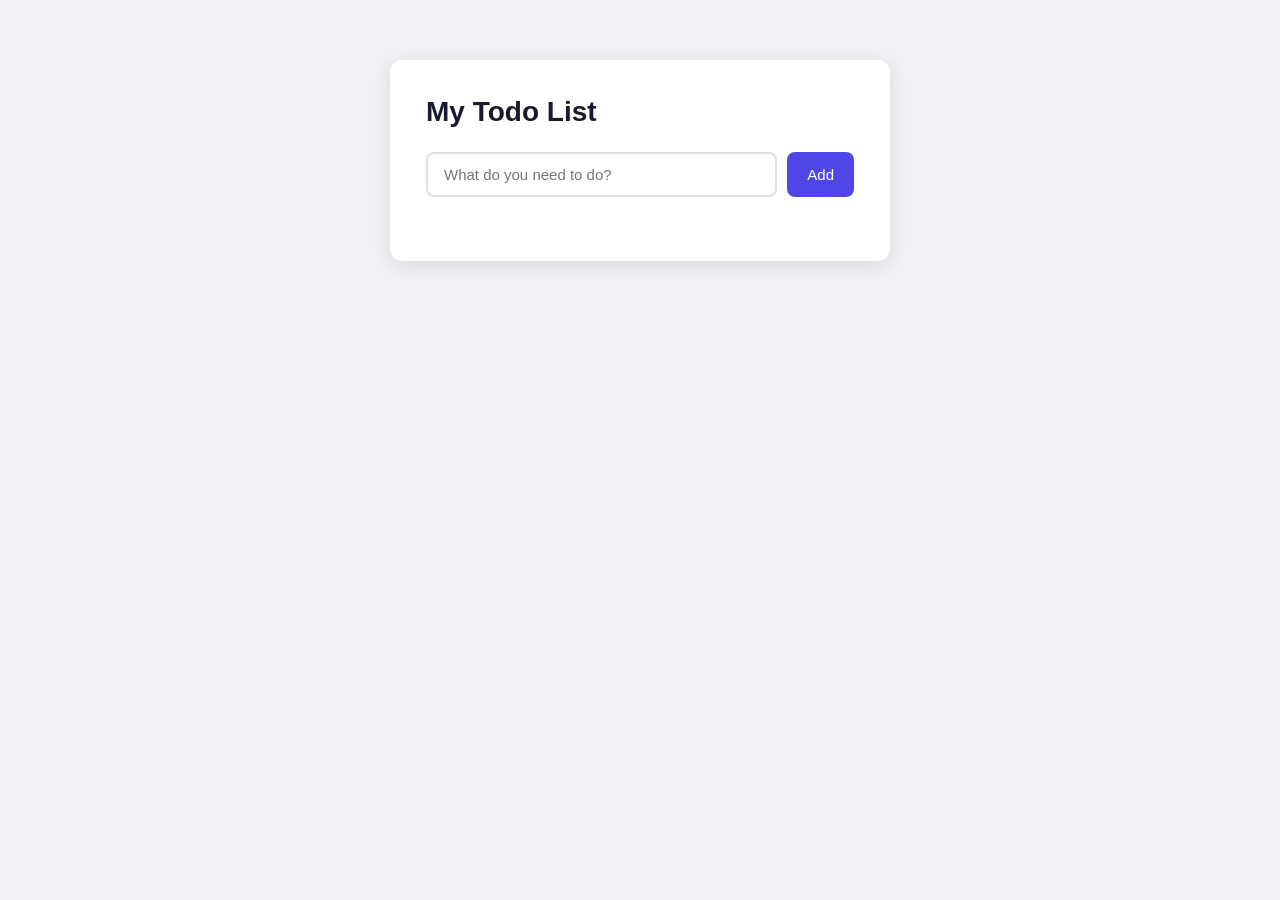
==== frontend/index.html @ 75e77444 "Build todo app with Flask backend and SQLite database - REST API with GET, POST, PUT, PATCH, DELETE " ====
<!DOCTYPE html>
<html lang="en">

  <!--
    HEAD: invisible setup section.
    The browser reads this but doesn't display it.
    It's like the backstage area — lighting rigs, sound boards, etc.
  -->
  <head>
    <meta charset="UTF-8" />
    <title>My Todo App</title>

    <!-- Tell the browser to load our CSS file for styling -->
    <link rel="stylesheet" href="style.css" />
  </head>

  <!--
    BODY: everything the user actually sees on screen.
    Every visible element lives here.
  -->
  <body>

    <!--
      A "div" is a generic box/container. It groups things together.
      The "class" attribute is a label we use to style it in CSS.
    -->
    <div class="container">

      <h1>My Todo List</h1>

      <!-- INPUT AREA: where the user types a new todo and clicks Add -->
      <div class="input-row">

        <!--
          input: a text box the user can type into.
          - type="text" means it accepts regular text
          - id="todo-input" gives it a unique name so JavaScript can find it
          - placeholder is the grey hint text shown when it's empty
        -->
        <input
          type="text"
          id="todo-input"
          placeholder="What do you need to do?"
        />

        <!--
          button: a clickable button.
          - onclick="addTodo()" means: when clicked, run the addTodo function
            in our script.js file. This is how HTML and JavaScript connect.
        -->
        <button onclick="addTodo()">Add</button>

      </div>

      <!--
        ul = "unordered list" — a bullet-point style list.
        It starts empty. JavaScript will add <li> items into it dynamically.
        id="todo-list" lets JavaScript find and modify this element.
      -->
      <ul id="todo-list"></ul>

    </div>

    <!--
      Load our JavaScript file LAST — at the bottom of body.
      This ensures the HTML elements above exist before JavaScript tries to use them.
      If we loaded it at the top, JavaScript would try to find #todo-list
      before it was created, and fail.
    -->
    <script src="script.js"></script>

  </body>
</html>
---- frontend/style.css ----
/*
  CSS works by "selecting" an HTML element and then applying rules to it.
  The format is always:
      selector {
          property: value;
      }
*/

/*
  * selects EVERY element on the page.
  box-sizing: border-box is a sensible default that makes sizing predictable.
  Think of it as setting the same unit system everywhere before measuring anything.
*/
* {
  box-sizing: border-box;
  margin: 0;
  padding: 0;
}

/*
  body is the entire page background.
  We're setting a light grey background and a readable font.
  font-family lists fallback fonts — if the first isn't available, try the next.
*/
body {
  background-color: #f0f2f5;
  font-family: "Segoe UI", Arial, sans-serif;
  display: flex;               /* flexbox centers the container on the page */
  justify-content: center;     /* horizontally centered */
  padding-top: 60px;
}

/*
  .container selects any element with class="container".
  The dot (.) means "class".
  This is the white card in the middle of the page.
*/
.container {
  background: white;
  border-radius: 12px;         /* rounded corners */
  box-shadow: 0 4px 20px rgba(0, 0, 0, 0.1);  /* subtle shadow around the card */
  padding: 36px;
  width: 100%;
  max-width: 500px;            /* never wider than 500px even on big screens */
}

/* h1 selects the big heading — "My Todo List" */
h1 {
  font-size: 28px;
  color: #1a1a2e;
  margin-bottom: 24px;
}

/*
  .input-row is the div wrapping the text box and Add button.
  display: flex makes its children sit side by side (instead of stacked).
  gap adds space between them.
*/
.input-row {
  display: flex;
  gap: 10px;
  margin-bottom: 28px;
}

/*
  input selects the text box.
  flex: 1 means "take up all remaining space" — so the button stays small
  and the input stretches to fill the rest of the row.
*/
input {
  flex: 1;
  padding: 12px 16px;
  border: 2px solid #e0e0e0;
  border-radius: 8px;
  font-size: 15px;
  outline: none;               /* removes the default blue browser outline */
  transition: border-color 0.2s;  /* smoothly animates border color change */
}

/* :focus applies when the user has clicked into the input box */
input:focus {
  border-color: #4f46e5;       /* purple border when active */
}

/* button is the Add button */
button {
  padding: 12px 20px;
  background-color: #4f46e5;   /* purple */
  color: white;
  border: none;                /* remove default browser button border */
  border-radius: 8px;
  font-size: 15px;
  cursor: pointer;             /* show a hand cursor on hover */
  transition: background-color 0.2s;
}

button:hover {
  background-color: #4338ca;   /* slightly darker purple on hover */
}

/*
  ul is the todo list container.
  list-style: none removes the default bullet points.
*/
ul {
  list-style: none;
}

/*
  li is each individual todo item.
  display: flex lets us put the checkbox, text, and delete button in a row.
  align-items: center vertically centers them.
*/
li {
  display: flex;
  align-items: center;
  gap: 12px;
  padding: 14px 0;
  border-bottom: 1px solid #f0f0f0;  /* thin line between todos */
}

/* Remove the bottom border from the very last todo item */
li:last-child {
  border-bottom: none;
}

/*
  .todo-text is the span holding the todo text.
  flex: 1 makes it stretch and push the delete button to the far right.
*/
.todo-text {
  flex: 1;
  font-size: 15px;
  color: #333;
}

/*
  .done is added to the text when a todo is completed.
  line-through draws a strikethrough, and the color fades to grey.
*/
.done {
  text-decoration: line-through;
  color: #aaa;
}

/* The delete button inside each todo item */
.delete-btn {
  background: none;            /* no background — just an X */
  border: none;
  color: #ccc;
  font-size: 18px;
  cursor: pointer;
  padding: 4px 8px;
  border-radius: 4px;
  transition: color 0.2s;
}

.delete-btn:hover {
  color: #e53e3e;              /* turns red on hover */
}

/* The edit button — pencil icon, sits to the left of delete */
.edit-btn {
  background: none;
  border: none;
  color: #ccc;
  font-size: 15px;
  cursor: pointer;
  padding: 4px 8px;
  border-radius: 4px;
  transition: color 0.2s;
}

.edit-btn:hover {
  color: #4f46e5;               /* turns purple on hover, matching the app's accent colour */
}

/*
  The save button replaces the edit button while a todo is being edited.
  It's small and green so it's clearly a "confirm" action.
*/
.save-btn {
  background-color: #38a169;    /* green */
  color: white;
  border: none;
  border-radius: 6px;
  padding: 4px 10px;
  font-size: 13px;
  cursor: pointer;
  transition: background-color 0.2s;
}

.save-btn:hover {
  background-color: #2f855a;    /* darker green on hover */
}

/*
  The inline edit input that replaces the todo text span while editing.
  flex: 1 makes it stretch to fill the available space, same as .todo-text does.
*/
.edit-input {
  flex: 1;
  padding: 4px 8px;
  border: 2px solid #4f46e5;    /* purple border to signal "this is active/editable" */
  border-radius: 6px;
  font-size: 15px;
  outline: none;
}

/* The checkbox inside each todo */
input[type="checkbox"] {
  width: 18px;
  height: 18px;
  cursor: pointer;
  accent-color: #4f46e5;       /* makes the checkmark purple when ticked */
}
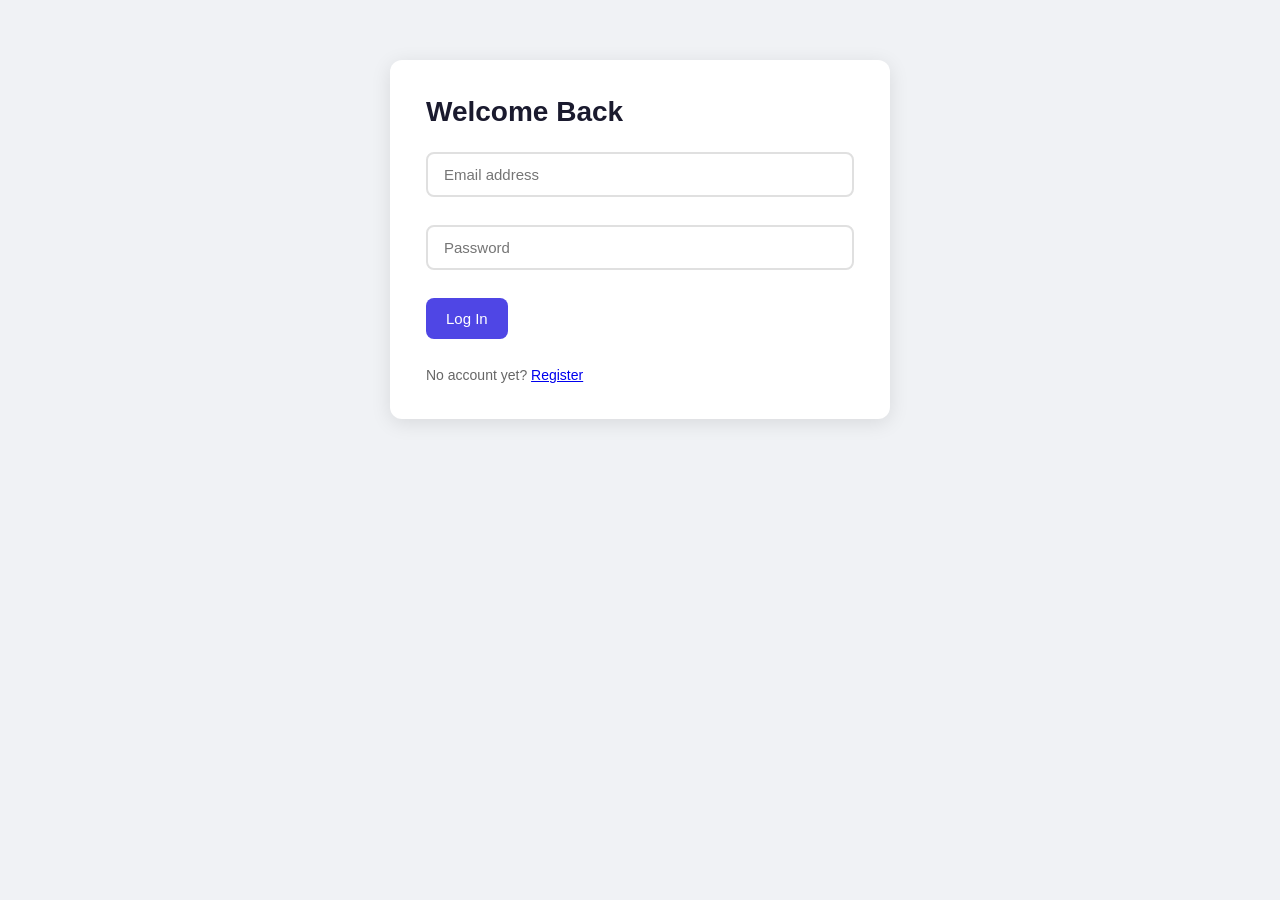
==== commit 327b7061: "Add user authentication with bcrypt passwords and JWT tokens" ====
--- a/frontend/index.html
+++ b/frontend/index.html
@@ -26,7 +26,14 @@
     -->
     <div class="container">
 
-      <h1>My Todo List</h1>
+      <!-- Shows the logged-in user's email and a logout button -->
+      <div style="display:flex; justify-content:space-between; align-items:center; margin-bottom:24px;">
+        <h1 style="margin-bottom:0;">My Todo List</h1>
+        <div style="text-align:right;">
+          <p id="user-email" style="font-size:13px; color:#888; margin-bottom:4px;"></p>
+          <button onclick="logout()" style="padding:6px 12px; font-size:12px; background:#e53e3e;">Log out</button>
+        </div>
+      </div>
 
       <!-- INPUT AREA: where the user types a new todo and clicks Add -->
       <div class="input-row">
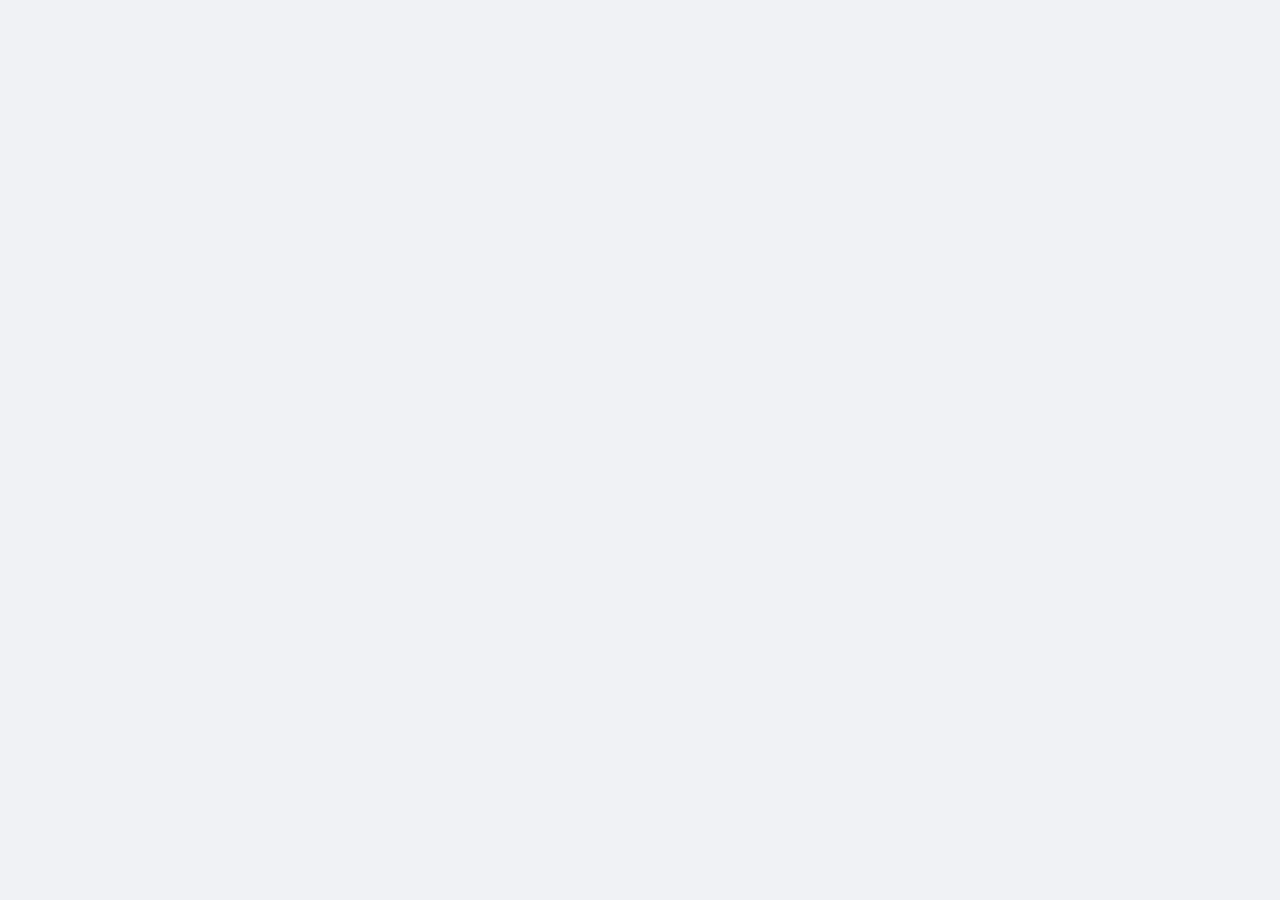
==== commit 74612dd0: "Add React frontend, auth, and deployment config" ====
--- a/frontend/index.html
+++ b/frontend/index.html
@@ -1,80 +1,34 @@
 <!DOCTYPE html>
 <html lang="en">
-
-  <!--
-    HEAD: invisible setup section.
-    The browser reads this but doesn't display it.
-    It's like the backstage area — lighting rigs, sound boards, etc.
-  -->
   <head>
     <meta charset="UTF-8" />
     <title>My Todo App</title>
+    <link rel="stylesheet" href="style.css" />
 
-    <!-- Tell the browser to load our CSS file for styling -->
-    <link rel="stylesheet" href="style.css" />
+    <!--
+      These three lines load React from the internet (no install needed).
+      - react: the core library (the brain)
+      - react-dom: lets React talk to the browser's HTML (the hands)
+      - babel: converts JSX into plain JavaScript the browser understands
+    -->
+    <script src="https://unpkg.com/react@18/umd/react.development.js"></script>
+    <script src="https://unpkg.com/react-dom@18/umd/react-dom.development.js"></script>
+    <script src="https://unpkg.com/@babel/standalone/babel.min.js"></script>
   </head>
-
-  <!--
-    BODY: everything the user actually sees on screen.
-    Every visible element lives here.
-  -->
   <body>
 
     <!--
-      A "div" is a generic box/container. It groups things together.
-      The "class" attribute is a label we use to style it in CSS.
+      This single div is the ONLY thing React needs in our HTML.
+      React will inject the entire app inside it.
+      Think of it as an empty stage — React handles all the props and actors.
     -->
-    <div class="container">
-
-      <!-- Shows the logged-in user's email and a logout button -->
-      <div style="display:flex; justify-content:space-between; align-items:center; margin-bottom:24px;">
-        <h1 style="margin-bottom:0;">My Todo List</h1>
-        <div style="text-align:right;">
-          <p id="user-email" style="font-size:13px; color:#888; margin-bottom:4px;"></p>
-          <button onclick="logout()" style="padding:6px 12px; font-size:12px; background:#e53e3e;">Log out</button>
-        </div>
-      </div>
-
-      <!-- INPUT AREA: where the user types a new todo and clicks Add -->
-      <div class="input-row">
-
-        <!--
-          input: a text box the user can type into.
-          - type="text" means it accepts regular text
-          - id="todo-input" gives it a unique name so JavaScript can find it
-          - placeholder is the grey hint text shown when it's empty
-        -->
-        <input
-          type="text"
-          id="todo-input"
-          placeholder="What do you need to do?"
-        />
-
-        <!--
-          button: a clickable button.
-          - onclick="addTodo()" means: when clicked, run the addTodo function
-            in our script.js file. This is how HTML and JavaScript connect.
-        -->
-        <button onclick="addTodo()">Add</button>
-
-      </div>
-
-      <!--
-        ul = "unordered list" — a bullet-point style list.
-        It starts empty. JavaScript will add <li> items into it dynamically.
-        id="todo-list" lets JavaScript find and modify this element.
-      -->
-      <ul id="todo-list"></ul>
-
-    </div>
+    <div id="root"></div>
 
     <!--
-      Load our JavaScript file LAST — at the bottom of body.
-      This ensures the HTML elements above exist before JavaScript tries to use them.
-      If we loaded it at the top, JavaScript would try to find #todo-list
-      before it was created, and fail.
+      type="text/babel" tells Babel to process this file.
+      Without it, the browser sees JSX and crashes — it doesn't understand it natively.
     -->
-    <script src="script.js"></script>
+    <script type="text/babel" src="app.jsx"></script>
 
   </body>
 </html>
